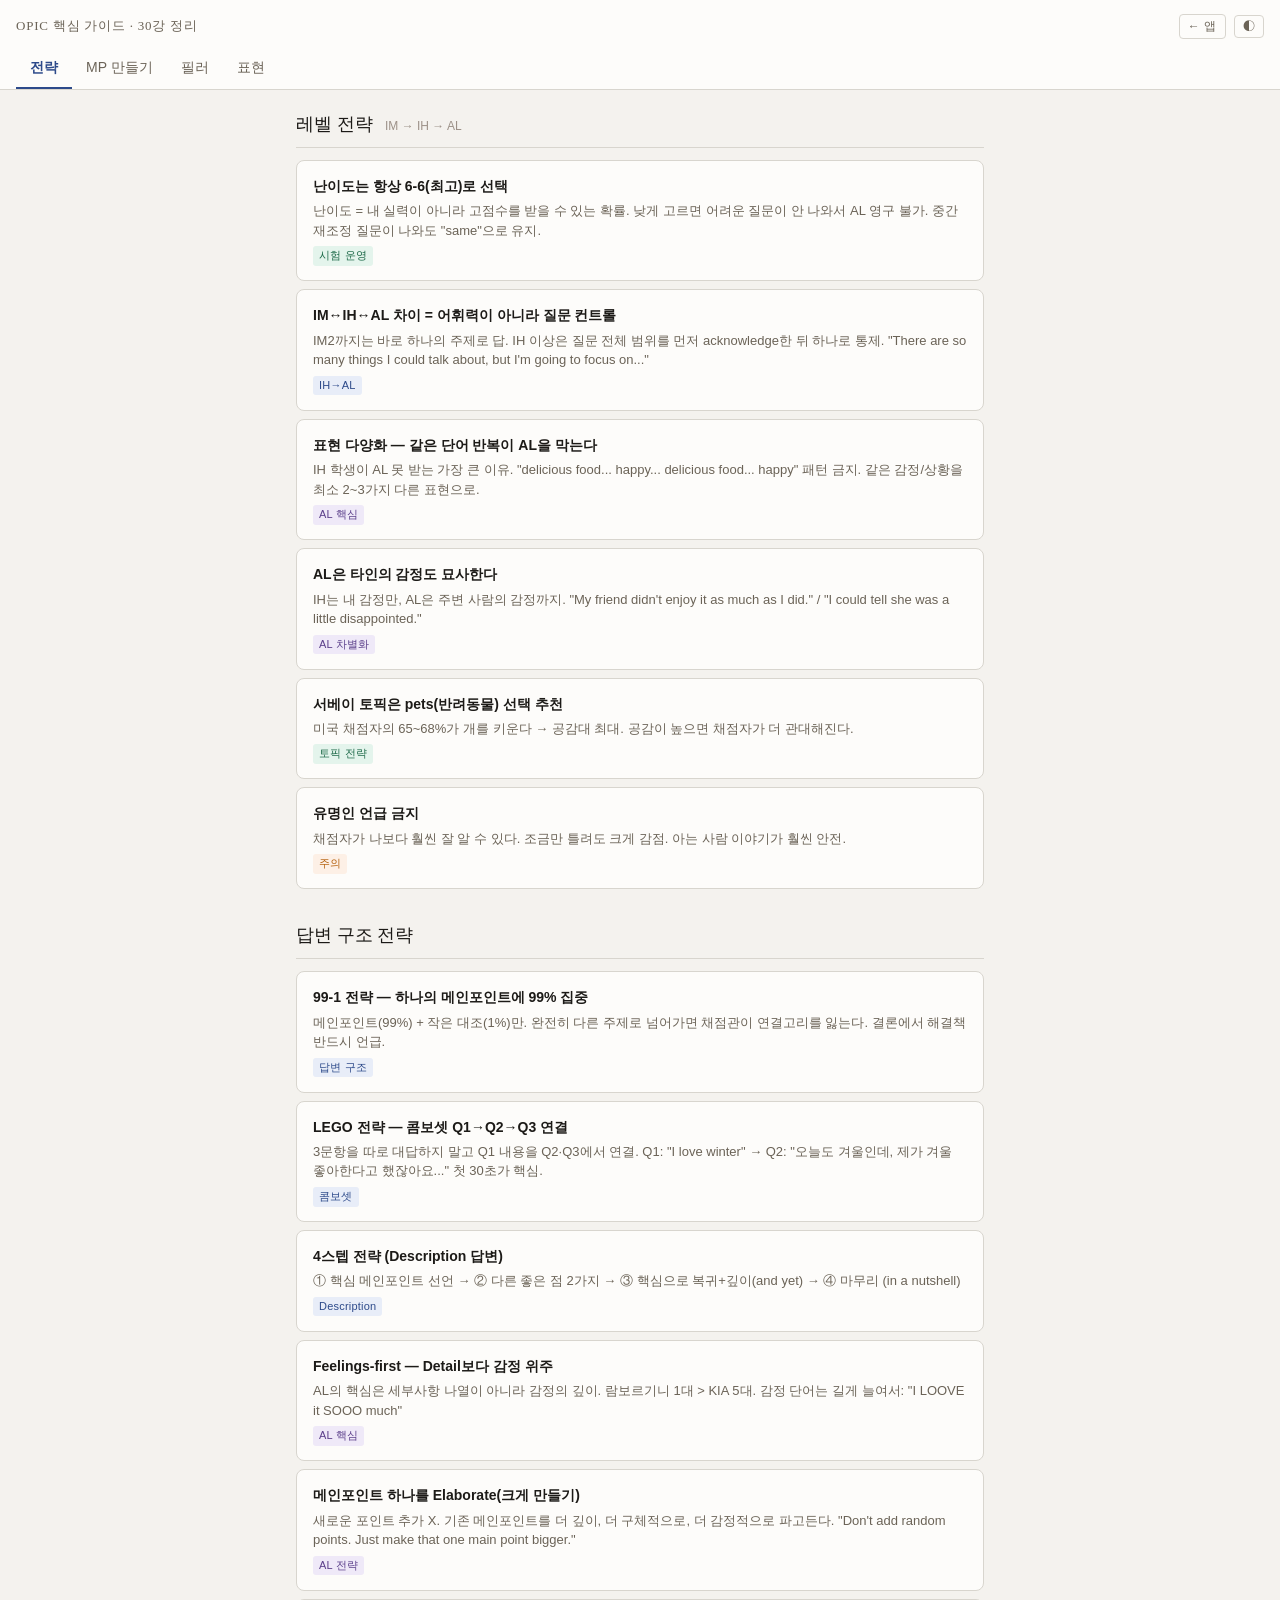
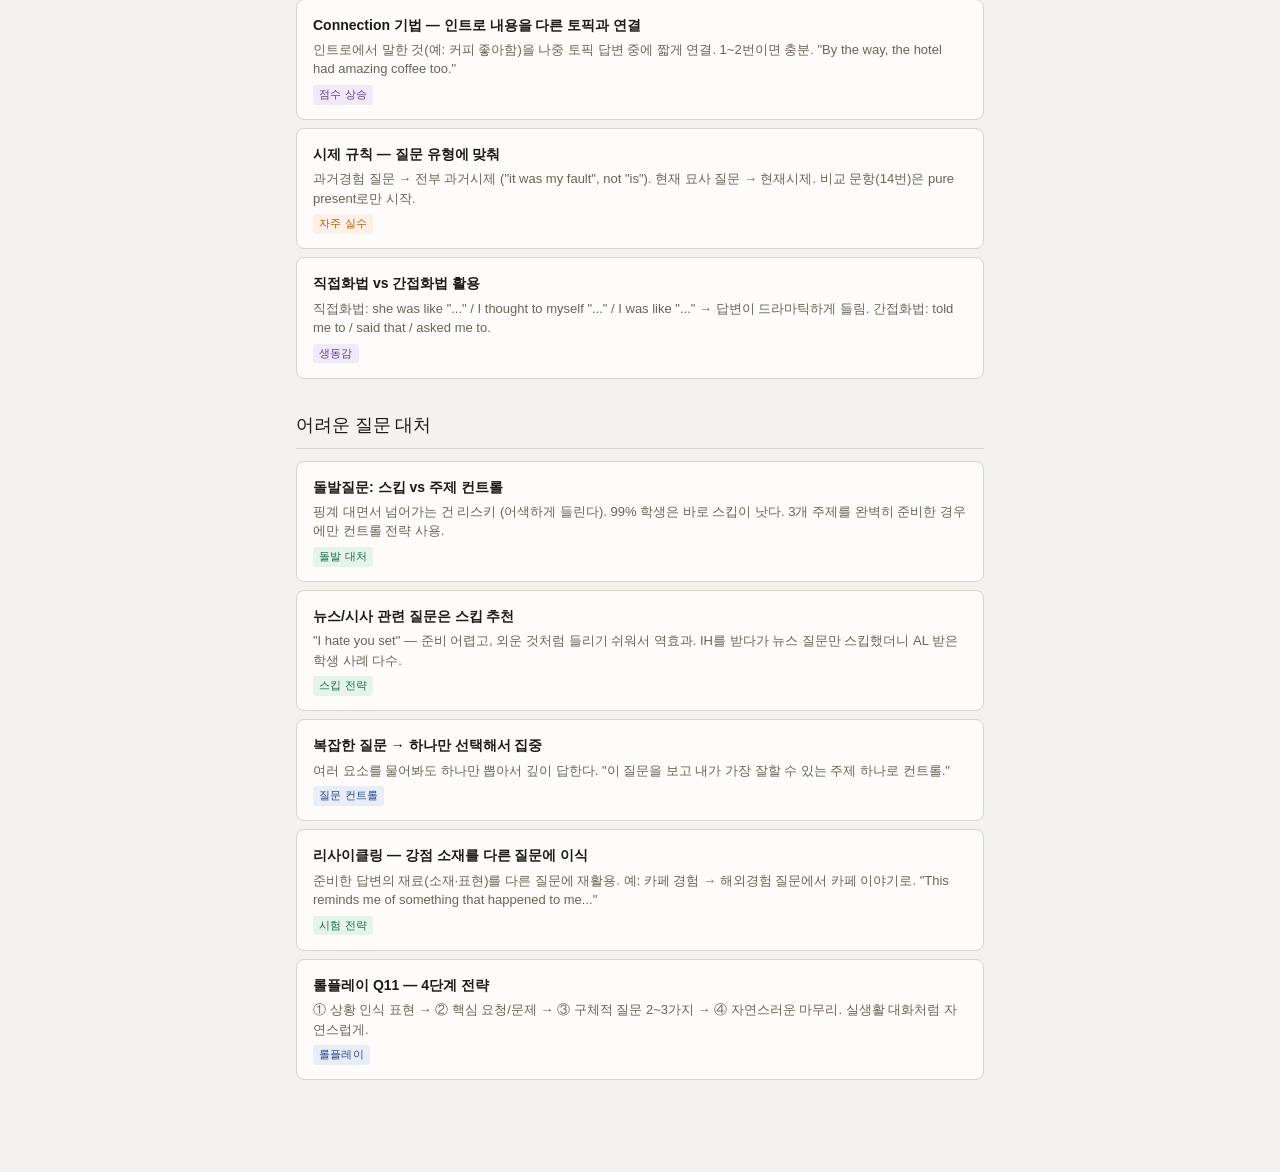
==== docs/guide.html @ a90b4f9b "add guide page: 30강 핵심 정리 (전략·MP·필러·표현)" ====
<!DOCTYPE html>
<html lang="ko">
<head>
  <meta charset="UTF-8">
  <meta name="viewport" content="width=device-width, initial-scale=1.0">
  <meta name="theme-color" content="#2D4A8A">
  <title>OPIC 핵심 가이드</title>
<style>
  :root {
    --bg: #F4F2EE;
    --surface: #FDFCFA;
    --surface2: #ECEAE5;
    --border: #D8D5CE;
    --text: #1C1A17;
    --text2: #6B6357;
    --text3: #9C9188;
    --accent: #2D4A8A;
    --accent-bg: #E8EDF8;
    --accent2: #B5620F;
    --accent2-bg: #FDF0E6;
    --green: #1F6B4A;
    --green-bg: #E4F4EC;
    --purple: #5B3F8A;
    --purple-bg: #EFE9F8;
  }
  @media (prefers-color-scheme: dark) {
    :root {
      --bg: #141210;
      --surface: #1E1C19;
      --surface2: #272420;
      --border: #353028;
      --text: #EDE9E2;
      --text2: #9C9188;
      --text3: #6B6357;
      --accent: #7A9FE0;
      --accent-bg: #1A2540;
      --accent2: #E08040;
      --accent2-bg: #2A1A0A;
      --green: #5DB88A;
      --green-bg: #0F2A1E;
      --purple: #A080D0;
      --purple-bg: #1E1530;
    }
  }
  :root[data-theme="dark"] {
    --bg: #141210;
    --surface: #1E1C19;
    --surface2: #272420;
    --border: #353028;
    --text: #EDE9E2;
    --text2: #9C9188;
    --text3: #6B6357;
    --accent: #7A9FE0;
    --accent-bg: #1A2540;
    --accent2: #E08040;
    --accent2-bg: #2A1A0A;
    --green: #5DB88A;
    --green-bg: #0F2A1E;
    --purple: #A080D0;
    --purple-bg: #1E1530;
  }
  :root[data-theme="light"] {
    --bg: #F4F2EE;
    --surface: #FDFCFA;
    --surface2: #ECEAE5;
    --border: #D8D5CE;
    --text: #1C1A17;
    --text2: #6B6357;
    --text3: #9C9188;
    --accent: #2D4A8A;
    --accent-bg: #E8EDF8;
    --accent2: #B5620F;
    --accent2-bg: #FDF0E6;
    --green: #1F6B4A;
    --green-bg: #E4F4EC;
    --purple: #5B3F8A;
    --purple-bg: #EFE9F8;
  }

  *, *::before, *::after { box-sizing: border-box; margin: 0; padding: 0; }

  body {
    background: var(--bg);
    color: var(--text);
    font-family: -apple-system, BlinkMacSystemFont, "Apple SD Gothic Neo", "Noto Sans KR", sans-serif;
    font-size: 15px;
    line-height: 1.6;
    min-height: 100vh;
  }

  .site-header {
    background: var(--surface);
    border-bottom: 1px solid var(--border);
    padding: 14px 16px 0;
    position: sticky;
    top: 0;
    z-index: 100;
  }
  .site-title {
    font-family: Georgia, "Times New Roman", serif;
    font-size: 13px;
    letter-spacing: 0.06em;
    color: var(--text2);
    text-transform: uppercase;
    margin-bottom: 12px;
    display: flex;
    justify-content: space-between;
    align-items: center;
  }
  .header-actions { display: flex; gap: 8px; align-items: center; }
  .back-link {
    background: none;
    border: 1px solid var(--border);
    border-radius: 4px;
    color: var(--text2);
    cursor: pointer;
    font-size: 12px;
    padding: 2px 8px;
    text-decoration: none;
    display: inline-block;
  }
  .theme-toggle {
    background: none;
    border: 1px solid var(--border);
    border-radius: 4px;
    color: var(--text2);
    cursor: pointer;
    font-size: 12px;
    padding: 2px 8px;
  }
  .tabs {
    display: flex;
    gap: 0;
    overflow-x: auto;
    scrollbar-width: none;
  }
  .tabs::-webkit-scrollbar { display: none; }
  .tab-btn {
    background: none;
    border: none;
    border-bottom: 2px solid transparent;
    color: var(--text2);
    cursor: pointer;
    font-size: 14px;
    font-family: inherit;
    padding: 8px 14px 10px;
    white-space: nowrap;
    transition: color 0.15s, border-color 0.15s;
    font-weight: 500;
  }
  .tab-btn:hover { color: var(--text); }
  .tab-btn.active {
    color: var(--accent);
    border-bottom-color: var(--accent);
    font-weight: 600;
  }

  .tab-panel { display: none; padding: 20px 16px 60px; max-width: 720px; margin: 0 auto; }
  .tab-panel.active { display: block; }

  .section { margin-bottom: 32px; }
  .section-title {
    font-family: Georgia, serif;
    font-size: 18px;
    font-weight: normal;
    color: var(--text);
    margin-bottom: 12px;
    padding-bottom: 8px;
    border-bottom: 1px solid var(--border);
    text-wrap: balance;
  }
  .section-title span {
    font-size: 12px;
    font-family: -apple-system, sans-serif;
    color: var(--text3);
    font-weight: normal;
    margin-left: 8px;
  }

  .strategy-card {
    background: var(--surface);
    border: 1px solid var(--border);
    border-radius: 8px;
    padding: 14px 16px;
    margin-bottom: 8px;
  }
  .strategy-card .rule { font-weight: 600; font-size: 14px; color: var(--text); margin-bottom: 4px; }
  .strategy-card .desc { font-size: 13px; color: var(--text2); line-height: 1.5; }
  .strategy-card .tag {
    display: inline-block;
    font-size: 11px;
    border-radius: 3px;
    padding: 1px 6px;
    margin-top: 6px;
    font-weight: 500;
    letter-spacing: 0.02em;
  }
  .tag-al { background: var(--purple-bg); color: var(--purple); }
  .tag-ih { background: var(--accent-bg); color: var(--accent); }
  .tag-warn { background: var(--accent2-bg); color: var(--accent2); }
  .tag-tip { background: var(--green-bg); color: var(--green); }

  .filler-group { margin-bottom: 20px; }
  .filler-label {
    font-size: 11px;
    font-weight: 700;
    letter-spacing: 0.1em;
    text-transform: uppercase;
    color: var(--text3);
    margin-bottom: 8px;
  }
  .filler-chips { display: flex; flex-wrap: wrap; gap: 6px; }
  .filler-chip {
    background: var(--surface);
    border: 1px solid var(--border);
    border-radius: 20px;
    padding: 5px 12px;
    font-size: 13px;
    line-height: 1.3;
  }
  .filler-chip .en { font-family: "Courier New", Courier, monospace; font-size: 13px; color: var(--text); font-weight: 600; }
  .filler-chip .ko { font-size: 11px; color: var(--text2); margin-left: 4px; }

  .expr-card {
    background: var(--surface);
    border: 1px solid var(--border);
    border-radius: 8px;
    padding: 12px 14px;
    margin-bottom: 6px;
  }
  .expr-card .en { font-family: "Courier New", Courier, monospace; font-size: 14px; color: var(--text); font-weight: 700; line-height: 1.4; }
  .expr-card .ko { font-size: 12px; color: var(--text2); margin-top: 3px; }
  .expr-card .note { font-size: 11.5px; color: var(--text3); margin-top: 4px; font-style: italic; }
  .expr-card .example { font-size: 12px; color: var(--accent); margin-top: 6px; padding-top: 6px; border-top: 1px solid var(--border); font-family: "Courier New", Courier, monospace; line-height: 1.45; }

  .step-row { display: flex; gap: 12px; align-items: flex-start; padding: 10px 14px; background: var(--surface); border: 1px solid var(--border); border-radius: 8px; margin-bottom: 6px; }
  .step-num { flex-shrink: 0; width: 26px; height: 26px; border-radius: 50%; background: var(--accent-bg); color: var(--accent); font-size: 13px; font-weight: 700; display: flex; align-items: center; justify-content: center; }
  .step-body .step-title { font-size: 14px; font-weight: 600; margin-bottom: 2px; }
  .step-body .step-desc { font-size: 13px; color: var(--text2); }
  .step-body .step-example { font-family: "Courier New", monospace; font-size: 12px; color: var(--accent); margin-top: 4px; }

  .formula-box { background: var(--accent-bg); border: 1px solid var(--accent); border-left: 4px solid var(--accent); border-radius: 0 8px 8px 0; padding: 12px 16px; margin-bottom: 16px; }
  .formula-box .formula-label { font-size: 10px; font-weight: 700; letter-spacing: 0.1em; text-transform: uppercase; color: var(--accent); margin-bottom: 4px; }
  .formula-box .formula-text { font-size: 15px; font-weight: 600; color: var(--text); }
  .formula-box .formula-sub { font-size: 12px; color: var(--text2); margin-top: 4px; }

  .warn-box { background: var(--accent2-bg); border-left: 4px solid var(--accent2); border-radius: 0 8px 8px 0; padding: 10px 14px; margin-bottom: 16px; font-size: 13px; color: var(--text2); }
  .warn-box strong { color: var(--accent2); }

  .divider { height: 1px; background: var(--border); margin: 24px 0; }
</style>
</head>
<body>

<header class="site-header">
  <div class="site-title">
    OPIC 핵심 가이드 · 30강 정리
    <div class="header-actions">
      <a href="index.html" class="back-link">← 앱</a>
      <button class="theme-toggle" onclick="toggleTheme()">◐</button>
    </div>
  </div>
  <nav class="tabs" role="tablist">
    <button class="tab-btn active" onclick="switchTab('strategy', this)">전략</button>
    <button class="tab-btn" onclick="switchTab('mp', this)">MP 만들기</button>
    <button class="tab-btn" onclick="switchTab('fillers', this)">필러</button>
    <button class="tab-btn" onclick="switchTab('expressions', this)">표현</button>
  </nav>
</header>

<!-- ============ TAB: 전략 ============ -->
<section id="tab-strategy" class="tab-panel active">

  <div class="section">
    <h2 class="section-title">레벨 전략 <span>IM → IH → AL</span></h2>
    <div class="strategy-card">
      <div class="rule">난이도는 항상 6-6(최고)로 선택</div>
      <div class="desc">난이도 = 내 실력이 아니라 고점수를 받을 수 있는 확률. 낮게 고르면 어려운 질문이 안 나와서 AL 영구 불가. 중간 재조정 질문이 나와도 "same"으로 유지.</div>
      <span class="tag tag-tip">시험 운영</span>
    </div>
    <div class="strategy-card">
      <div class="rule">IM↔IH↔AL 차이 = 어휘력이 아니라 질문 컨트롤</div>
      <div class="desc">IM2까지는 바로 하나의 주제로 답. IH 이상은 질문 전체 범위를 먼저 acknowledge한 뒤 하나로 통제. "There are so many things I could talk about, but I'm going to focus on..."</div>
      <span class="tag tag-ih">IH→AL</span>
    </div>
    <div class="strategy-card">
      <div class="rule">표현 다양화 — 같은 단어 반복이 AL을 막는다</div>
      <div class="desc">IH 학생이 AL 못 받는 가장 큰 이유. "delicious food... happy... delicious food... happy" 패턴 금지. 같은 감정/상황을 최소 2~3가지 다른 표현으로.</div>
      <span class="tag tag-al">AL 핵심</span>
    </div>
    <div class="strategy-card">
      <div class="rule">AL은 타인의 감정도 묘사한다</div>
      <div class="desc">IH는 내 감정만, AL은 주변 사람의 감정까지. "My friend didn't enjoy it as much as I did." / "I could tell she was a little disappointed."</div>
      <span class="tag tag-al">AL 차별화</span>
    </div>
    <div class="strategy-card">
      <div class="rule">서베이 토픽은 pets(반려동물) 선택 추천</div>
      <div class="desc">미국 채점자의 65~68%가 개를 키운다 → 공감대 최대. 공감이 높으면 채점자가 더 관대해진다.</div>
      <span class="tag tag-tip">토픽 전략</span>
    </div>
    <div class="strategy-card">
      <div class="rule">유명인 언급 금지</div>
      <div class="desc">채점자가 나보다 훨씬 잘 알 수 있다. 조금만 틀려도 크게 감점. 아는 사람 이야기가 훨씬 안전.</div>
      <span class="tag tag-warn">주의</span>
    </div>
  </div>

  <div class="section">
    <h2 class="section-title">답변 구조 전략</h2>
    <div class="strategy-card">
      <div class="rule">99-1 전략 — 하나의 메인포인트에 99% 집중</div>
      <div class="desc">메인포인트(99%) + 작은 대조(1%)만. 완전히 다른 주제로 넘어가면 채점관이 연결고리를 잃는다. 결론에서 해결책 반드시 언급.</div>
      <span class="tag tag-ih">답변 구조</span>
    </div>
    <div class="strategy-card">
      <div class="rule">LEGO 전략 — 콤보셋 Q1→Q2→Q3 연결</div>
      <div class="desc">3문항을 따로 대답하지 말고 Q1 내용을 Q2·Q3에서 연결. Q1: "I love winter" → Q2: "오늘도 겨울인데, 제가 겨울 좋아한다고 했잖아요..." 첫 30초가 핵심.</div>
      <span class="tag tag-ih">콤보셋</span>
    </div>
    <div class="strategy-card">
      <div class="rule">4스텝 전략 (Description 답변)</div>
      <div class="desc">① 핵심 메인포인트 선언 → ② 다른 좋은 점 2가지 → ③ 핵심으로 복귀+깊이(and yet) → ④ 마무리 (in a nutshell)</div>
      <span class="tag tag-ih">Description</span>
    </div>
    <div class="strategy-card">
      <div class="rule">Feelings-first — Detail보다 감정 위주</div>
      <div class="desc">AL의 핵심은 세부사항 나열이 아니라 감정의 깊이. 람보르기니 1대 &gt; KIA 5대. 감정 단어는 길게 늘여서: "I LOOVE it SOOO much"</div>
      <span class="tag tag-al">AL 핵심</span>
    </div>
    <div class="strategy-card">
      <div class="rule">메인포인트 하나를 Elaborate(크게 만들기)</div>
      <div class="desc">새로운 포인트 추가 X. 기존 메인포인트를 더 깊이, 더 구체적으로, 더 감정적으로 파고든다. "Don't add random points. Just make that one main point bigger."</div>
      <span class="tag tag-al">AL 전략</span>
    </div>
    <div class="strategy-card">
      <div class="rule">Connection 기법 — 인트로 내용을 다른 토픽과 연결</div>
      <div class="desc">인트로에서 말한 것(예: 커피 좋아함)을 나중 토픽 답변 중에 짧게 연결. 1~2번이면 충분. "By the way, the hotel had amazing coffee too."</div>
      <span class="tag tag-al">점수 상승</span>
    </div>
    <div class="strategy-card">
      <div class="rule">시제 규칙 — 질문 유형에 맞춰</div>
      <div class="desc">과거경험 질문 → 전부 과거시제 ("it was my fault", not "is"). 현재 묘사 질문 → 현재시제. 비교 문항(14번)은 pure present로만 시작.</div>
      <span class="tag tag-warn">자주 실수</span>
    </div>
    <div class="strategy-card">
      <div class="rule">직접화법 vs 간접화법 활용</div>
      <div class="desc">직접화법: she was like "..." / I thought to myself "..." / I was like "..." → 답변이 드라마틱하게 들림. 간접화법: told me to / said that / asked me to.</div>
      <span class="tag tag-al">생동감</span>
    </div>
  </div>

  <div class="section">
    <h2 class="section-title">어려운 질문 대처</h2>
    <div class="strategy-card">
      <div class="rule">돌발질문: 스킵 vs 주제 컨트롤</div>
      <div class="desc">핑계 대면서 넘어가는 건 리스키 (어색하게 들린다). 99% 학생은 바로 스킵이 낫다. 3개 주제를 완벽히 준비한 경우에만 컨트롤 전략 사용.</div>
      <span class="tag tag-tip">돌발 대처</span>
    </div>
    <div class="strategy-card">
      <div class="rule">뉴스/시사 관련 질문은 스킵 추천</div>
      <div class="desc">"I hate you set" — 준비 어렵고, 외운 것처럼 들리기 쉬워서 역효과. IH를 받다가 뉴스 질문만 스킵했더니 AL 받은 학생 사례 다수.</div>
      <span class="tag tag-tip">스킵 전략</span>
    </div>
    <div class="strategy-card">
      <div class="rule">복잡한 질문 → 하나만 선택해서 집중</div>
      <div class="desc">여러 요소를 물어봐도 하나만 뽑아서 깊이 답한다. "이 질문을 보고 내가 가장 잘할 수 있는 주제 하나로 컨트롤."</div>
      <span class="tag tag-ih">질문 컨트롤</span>
    </div>
    <div class="strategy-card">
      <div class="rule">리사이클링 — 강점 소재를 다른 질문에 이식</div>
      <div class="desc">준비한 답변의 재료(소재·표현)를 다른 질문에 재활용. 예: 카페 경험 → 해외경험 질문에서 카페 이야기로. "This reminds me of something that happened to me..."</div>
      <span class="tag tag-tip">시험 전략</span>
    </div>
    <div class="strategy-card">
      <div class="rule">롤플레이 Q11 — 4단계 전략</div>
      <div class="desc">① 상황 인식 표현 → ② 핵심 요청/문제 → ③ 구체적 질문 2~3가지 → ④ 자연스러운 마무리. 실생활 대화처럼 자연스럽게.</div>
      <span class="tag tag-ih">롤플레이</span>
    </div>
  </div>

</section>

<!-- ============ TAB: MP 만들기 ============ -->
<section id="tab-mp" class="tab-panel">

  <div class="section">
    <h2 class="section-title">MP 공식</h2>
    <div class="formula-box">
      <div class="formula-label">기본 공식</div>
      <div class="formula-text">[주제] + [좋은지 / 싫은지] + [이유 한 줄]</div>
      <div class="formula-sub">첫 30초 안에 crystal clear하게 — 첫 30초가 강하면 나머지도 강하다</div>
    </div>
    <div class="warn-box">
      <strong>사계절 함정:</strong> 네 계절을 하나씩 설명하면 10초 낭비. "Korea has four seasons, but my favorite is fall." — 2초면 충분. OPIC 채점관은 메시지가 명확한지를 본다.
    </div>
    <div class="warn-box">
      <strong>embarrassed ≠ shocked:</strong> 당황함 = embarrassed. shocked는 충격. 한국 학생이 자주 혼동.
    </div>
  </div>

  <div class="section">
    <h2 class="section-title">과거경험 MP 3요소</h2>
    <div class="formula-box">
      <div class="formula-label">과거경험 구조</div>
      <div class="formula-text">사건(What) + 감정(How I felt) + 이유(Why)</div>
      <div class="formula-sub">→ 상세 디테일 → 결론(그 경험의 의미)</div>
    </div>
    <div class="step-row">
      <div class="step-num">1</div>
      <div class="step-body">
        <div class="step-title">메인 포인트 선언</div>
        <div class="step-desc">무슨 일이 있었는지 + 어떤 감정이었는지 한 문장으로</div>
        <div class="step-example">"He approached me and said hello, which was really embarrassing."</div>
      </div>
    </div>
    <div class="step-row">
      <div class="step-num">2</div>
      <div class="step-body">
        <div class="step-title">감정의 이유 설명</div>
        <div class="step-desc">왜 그 감정이었는지 구체적으로 — IH와 IM을 가르는 지점</div>
        <div class="step-example">"I felt embarrassed because I didn't know what to say."</div>
      </div>
    </div>
    <div class="step-row">
      <div class="step-num">3</div>
      <div class="step-body">
        <div class="step-title">구체적 디테일</div>
        <div class="step-desc">직접화법 활용해서 생동감 추가</div>
        <div class="step-example">"I thought to myself, 'holy cow, what do I do now?'"</div>
      </div>
    </div>
    <div class="step-row">
      <div class="step-num">4</div>
      <div class="step-body">
        <div class="step-title">결론 — 경험의 의미</div>
        <div class="step-desc">Overall로 시작해서 그 경험이 나에게 어떤 의미인지</div>
        <div class="step-example">"Overall, it was embarrassing, but it made me realize how important small talk is."</div>
      </div>
    </div>
  </div>

  <div class="section">
    <h2 class="section-title">Description 4스텝</h2>
    <div class="step-row">
      <div class="step-num">1</div>
      <div class="step-body">
        <div class="step-title">핵심 메인포인트 선언</div>
        <div class="step-desc">나는 ~를 존경한다, 왜냐면 항상 ~하기 때문</div>
        <div class="step-example">"Let me tell you about one of my seniors. I really admire her because she's always so positive."</div>
      </div>
    </div>
    <div class="step-row">
      <div class="step-num">2</div>
      <div class="step-body">
        <div class="step-title">다른 좋은 점 2가지</div>
        <div class="step-desc">Text Type 다양성 확보 — 예시로 보여주기</div>
        <div class="step-example">"Of course, she has other great qualities as well. For example, she's never late for work."</div>
      </div>
    </div>
    <div class="step-row">
      <div class="step-num">3</div>
      <div class="step-body">
        <div class="step-title">핵심으로 복귀 + 깊이</div>
        <div class="step-desc">and yet / but으로 반전하면서 구체적 상황 추가</div>
        <div class="step-example">"The one thing I love about her the most is... She's actually pregnant now, and yet she never complains."</div>
      </div>
    </div>
    <div class="step-row">
      <div class="step-num">4</div>
      <div class="step-body">
        <div class="step-title">마무리</div>
        <div class="step-desc">in a nutshell / Overall로 깔끔하게 끝내기</div>
        <div class="step-example">"So yeah, that's my senior in a nutshell."</div>
      </div>
    </div>
  </div>

  <div class="section">
    <h2 class="section-title">Habit MP 구조</h2>
    <div class="formula-box">
      <div class="formula-label">Habit 카테고리</div>
      <div class="formula-text">I'm such a [X]. → 습관 묘사 → Quick Comparison → 결론</div>
      <div class="formula-sub">Quick Comparison: "It's kind of like a private cafe or bar, but..." — X는 Y와 비슷한데 다른 점은 Z다</div>
    </div>
    <div class="strategy-card">
      <div class="rule">I'm such a foodie.</div>
      <div class="desc">Habit 카테고리 메인포인트 선언 패턴. "I'm such a + 명사" → 나는 정말 ~인 사람이다. I'm such a coffee person. / I'm such a homebody.</div>
    </div>
    <div class="strategy-card">
      <div class="rule">I'm a [X] person. 패턴</div>
      <div class="desc">나의 성향/체질을 한 단어로: I'm a winter person. / I'm a people person. / I'm a sweat person (땀이 많은 체질).</div>
    </div>
  </div>

  <div class="section">
    <h2 class="section-title">Y-component — 해외경험</h2>
    <div class="formula-box">
      <div class="formula-label">Y-component</div>
      <div class="formula-text">왜 이 경험이 내 삶에 의미 있는지 설명</div>
      <div class="formula-sub">단순 사건 나열이 아니라 나에게 어떤 영향을 줬는지까지 — AL 차별화 포인트</div>
    </div>
    <div class="strategy-card">
      <div class="rule">"I don't really remember the exact details, but..."</div>
      <div class="desc">해외경험에서 세부사항이 기억 안 날 때 자연스럽게 쓰는 표현. 이후 감정/의미로 연결.</div>
    </div>
    <div class="strategy-card">
      <div class="rule">자연 장소는 mountain 또는 beach 중 하나만</div>
      <div class="desc">여러 장소 나열 금지. 하나를 선택해서 집중. 채점관이 메인 포인트를 잃지 않게.</div>
    </div>
  </div>

</section>

<!-- ============ TAB: 필러 ============ -->
<section id="tab-fillers" class="tab-panel">

  <div class="section">
    <h2 class="section-title">생각할 때 버티는 필러</h2>
    <div class="warn-box">
      <strong>침묵(silence)은 감점 요인.</strong> 막히면 바로 필러로 채워라. <strong>mmm은 콩글리쉬</strong> — 반드시 um으로.
    </div>
    <div class="filler-group">
      <div class="filler-label">즉각 쓸 수 있는 필러</div>
      <div class="filler-chips">
        <div class="filler-chip"><span class="en">You know,</span><span class="ko">있잖아요</span></div>
        <div class="filler-chip"><span class="en">Um,</span><span class="ko">어... (mmm 아님)</span></div>
        <div class="filler-chip"><span class="en">I mean,</span><span class="ko">그러니까</span></div>
        <div class="filler-chip"><span class="en">Like,</span><span class="ko">이렇게</span></div>
        <div class="filler-chip"><span class="en">Well,</span><span class="ko">음...</span></div>
        <div class="filler-chip"><span class="en">Oh,</span><span class="ko">오 (자연스러운 반응)</span></div>
        <div class="filler-chip"><span class="en">So,</span><span class="ko">그래서</span></div>
      </div>
    </div>
    <div class="filler-group">
      <div class="filler-label">조합해서 쓰기</div>
      <div class="filler-chips">
        <div class="filler-chip"><span class="en">Well, you know,</span><span class="ko">있잖아요, 그게</span></div>
        <div class="filler-chip"><span class="en">You know, I mean,</span><span class="ko">그러니까 있잖아</span></div>
        <div class="filler-chip"><span class="en">Well, you know, first things first.</span><span class="ko">우선 먼저</span></div>
      </div>
    </div>
  </div>

  <div class="section">
    <h2 class="section-title">답변 시작 필러</h2>
    <div class="filler-group">
      <div class="filler-label">자연스러운 시작 표현</div>
      <div class="filler-chips">
        <div class="filler-chip"><span class="en">Let me tell you about...</span><span class="ko">~에 대해 얘기해볼게요</span></div>
        <div class="filler-chip"><span class="en">Here's the thing.</span><span class="ko">이게 바로 그건데요</span></div>
        <div class="filler-chip"><span class="en">Here's the deal.</span><span class="ko">이렇게 된 거예요</span></div>
        <div class="filler-chip"><span class="en">I know this might sound random, but...</span><span class="ko">뜬금없이 들릴 수도 있는데</span></div>
        <div class="filler-chip"><span class="en">Honestly,</span><span class="ko">솔직히 말해서</span></div>
      </div>
    </div>
  </div>

  <div class="section">
    <h2 class="section-title">결론 & 전환 필러</h2>
    <div class="filler-group">
      <div class="filler-label">결론 시작</div>
      <div class="filler-chips">
        <div class="filler-chip"><span class="en">Overall,</span><span class="ko">전반적으로 / 결론은</span></div>
        <div class="filler-chip"><span class="en">Here's the bottom line.</span><span class="ko">결론은 이거예요</span></div>
        <div class="filler-chip"><span class="en">In a nutshell,</span><span class="ko">한마디로</span></div>
        <div class="filler-chip"><span class="en">So yeah,</span><span class="ko">그러니까요</span></div>
        <div class="filler-chip"><span class="en">Long story short,</span><span class="ko">짧게 말하면</span></div>
        <div class="filler-chip"><span class="en">The bottom line is...</span><span class="ko">핵심은...</span></div>
      </div>
    </div>
    <div class="filler-group">
      <div class="filler-label">메인포인트로 복귀</div>
      <div class="filler-chips">
        <div class="filler-chip"><span class="en">Anyway,</span><span class="ko">어쨌든 (주제 복귀)</span></div>
        <div class="filler-chip"><span class="en">But yeah,</span><span class="ko">하지만 결국</span></div>
        <div class="filler-chip"><span class="en">I guess what I'm trying to say is...</span><span class="ko">제가 말하려는 건...</span></div>
      </div>
    </div>
    <div class="filler-group">
      <div class="filler-label">연결 & 리사이클링</div>
      <div class="filler-chips">
        <div class="filler-chip"><span class="en">By the way,</span><span class="ko">그러고 보니</span></div>
        <div class="filler-chip"><span class="en">Speaking of which,</span><span class="ko">그 말이 나왔으니</span></div>
        <div class="filler-chip"><span class="en">That reminds me of...</span><span class="ko">그게 생각나는데</span></div>
        <div class="filler-chip"><span class="en">As I mentioned earlier,</span><span class="ko">아까 말했듯이</span></div>
        <div class="filler-chip"><span class="en">This reminds me of something that happened...</span><span class="ko">이게 제게 있었던 일이 생각나는데</span></div>
      </div>
    </div>
  </div>

  <div class="section">
    <h2 class="section-title">질문 컨트롤 필러</h2>
    <div class="filler-group">
      <div class="filler-label">복잡한 질문을 하나로 좁힐 때</div>
      <div class="filler-chips">
        <div class="filler-chip"><span class="en">There are so many things I could talk about, but I'm going to focus on...</span></div>
        <div class="filler-chip"><span class="en">When it comes to [X], the one thing that really stands out to me is...</span></div>
        <div class="filler-chip"><span class="en">Honestly, I could go on and on about this, but...</span></div>
        <div class="filler-chip"><span class="en">I think the most important thing here is...</span></div>
      </div>
    </div>
    <div class="filler-group">
      <div class="filler-label">뉴스·어려운 질문 회피</div>
      <div class="filler-chips">
        <div class="filler-chip"><span class="en">I'm not really up to date on current events.</span><span class="ko">최근 뉴스에 잘 모른다</span></div>
        <div class="filler-chip"><span class="en">I have to be honest, I don't follow the news that much.</span></div>
        <div class="filler-chip"><span class="en">That's a topic I'm not very familiar with.</span></div>
      </div>
    </div>
  </div>

</section>

<!-- ============ TAB: 표현 ============ -->
<section id="tab-expressions" class="tab-panel">

  <div class="section">
    <h2 class="section-title">자기소개 & 시작</h2>
    <div class="expr-card">
      <div class="en">Let me tell you about one of my seniors at work.</div>
      <div class="ko">직장 선배 중 한 명에 대해 얘기해볼게요</div>
      <div class="note">"I want to talk about"보다 훨씬 자연스러운 시작</div>
    </div>
    <div class="expr-card">
      <div class="en">Let me tell you a little bit about myself.</div>
      <div class="ko">제 자신에 대해 조금 말씀드리겠습니다</div>
      <div class="note">자기소개 시작 표현</div>
    </div>
    <div class="expr-card">
      <div class="en">I'm the kind of person who...</div>
      <div class="ko">저는 ~하는 타입이에요</div>
      <div class="example">I'm the kind of person who can't start the day without coffee.</div>
    </div>
    <div class="expr-card">
      <div class="en">One thing that people always notice about me is...</div>
      <div class="ko">사람들이 항상 나에 대해 알아채는 한 가지는</div>
      <div class="note">인상적인 자기소개 방식</div>
    </div>
    <div class="expr-card">
      <div class="en">I work for a mid-sized company. / I'm currently in charge of...</div>
      <div class="ko">중소기업에 다닌다 / ~을 담당하고 있다</div>
    </div>
    <div class="expr-card">
      <div class="en">I've been working there for about [X] years.</div>
      <div class="ko">약 X년 동안 거기서 일하고 있다 (현재완료 진행)</div>
    </div>
  </div>

  <div class="section">
    <h2 class="section-title">감정 표현</h2>
    <div class="expr-card">
      <div class="en">I couldn't believe how wonderful it tasted.</div>
      <div class="ko">맛이 얼마나 훌륭한지 믿을 수가 없었다</div>
      <div class="note">I couldn't believe how + 형용사 — 강한 감탄 패턴</div>
    </div>
    <div class="expr-card">
      <div class="en">Holy cow, this is amazing!</div>
      <div class="ko">와 대박이다 (wow보다 더 생동감)</div>
      <div class="example">When I got there, I thought to myself, 'holy cow, this is amazing.'</div>
    </div>
    <div class="expr-card">
      <div class="en">I was overly worried about that.</div>
      <div class="ko">그것 때문에 너무 걱정이 됐다 (overly = 지나치게)</div>
    </div>
    <div class="expr-card">
      <div class="en">It was absolutely breathtaking.</div>
      <div class="ko">숨막히게 아름다웠다</div>
      <div class="example">The view from the top was absolutely breathtaking — totally worth it.</div>
    </div>
    <div class="expr-card">
      <div class="en">It took me by surprise.</div>
      <div class="ko">깜짝 놀랐다, 예상 못 했다</div>
    </div>
    <div class="expr-card">
      <div class="en">It felt like a freezer. / Today's cold is unforgivable.</div>
      <div class="ko">냉동고 같았다 / 오늘 추위는 용납이 안 돼 (과장 표현)</div>
      <div class="note">날씨 묘사 강한 감정 표현</div>
    </div>
    <div class="expr-card">
      <div class="en">I felt completely at peace.</div>
      <div class="ko">완전히 평온한 느낌이었다</div>
      <div class="example">Standing at the top of the mountain, I felt completely at peace.</div>
    </div>
    <div class="expr-card">
      <div class="en">I'm not feeling like myself today. / I came down with something.</div>
      <div class="ko">오늘 컨디션이 평소 같지 않아 / 뭔가에 걸린 것 같아</div>
      <div class="note">"my condition is bad" 대신</div>
    </div>
    <div class="expr-card">
      <div class="en">I blanked out.</div>
      <div class="ko">머리가 새하얘졌다, 갑자기 생각이 안 났다</div>
    </div>
  </div>

  <div class="section">
    <h2 class="section-title">직접화법 & 간접화법</h2>
    <div class="expr-card">
      <div class="en">She was like, "Sam, make sure to separate everything."</div>
      <div class="ko">엄마가 ~라고 했다 (다른 사람 말 인용)</div>
      <div class="note">패턴: [사람] was like, "..."</div>
    </div>
    <div class="expr-card">
      <div class="en">I thought to myself, "holy cow, this is amazing."</div>
      <div class="ko">속으로 ~라고 생각했다 (내 생각 인용)</div>
      <div class="note">패턴: I thought to myself, "..."</div>
    </div>
    <div class="expr-card">
      <div class="en">I was like, "I can't believe how good this is."</div>
      <div class="ko">나는 ~라고 했다 (내 반응 인용)</div>
      <div class="note">패턴: I was like, "..."</div>
    </div>
    <div class="divider"></div>
    <div class="expr-card">
      <div class="en">She told me to clean my room.</div>
      <div class="ko">그녀가 방을 청소하라고 했다 (간접화법)</div>
      <div class="note">told + 사람 + to + 동사원형</div>
    </div>
    <div class="expr-card">
      <div class="en">He said that he was tired. / She asked me to help her.</div>
      <div class="ko">그가 피곤하다고 했다 / 그녀가 도와달라고 했다</div>
    </div>
    <div class="expr-card">
      <div class="en">My younger brother told me to tie my shoelaces.</div>
      <div class="ko">남동생이 신발끈을 묶으라고 했다 (reversing roles)</div>
    </div>
  </div>

  <div class="section">
    <h2 class="section-title">교통 & 문제 상황</h2>
    <div class="expr-card">
      <div class="en">I got stuck in traffic for over an hour.</div>
      <div class="ko">한 시간 넘게 교통 체증에 걸렸다</div>
      <div class="note">get stuck in traffic = 교통 체증에 갇히다</div>
    </div>
    <div class="expr-card">
      <div class="en">I ended up missing my bus.</div>
      <div class="ko">결국 버스를 놓쳤다</div>
      <div class="note">end up ~ing: 결국 ~하게 됐다 (핵심 패턴)</div>
    </div>
    <div class="expr-card">
      <div class="en">I had no choice but to call the mechanic.</div>
      <div class="ko">정비사를 부를 수밖에 없었다</div>
      <div class="note">I had no choice but to + 동사원형</div>
    </div>
    <div class="expr-card">
      <div class="en">The subway was completely packed.</div>
      <div class="ko">지하철이 완전히 꽉 찼다 (packed = 매우 붐비는)</div>
    </div>
    <div class="expr-card">
      <div class="en">Luckily, I managed to catch the last train.</div>
      <div class="ko">다행히 막차를 간신히 탔다 (managed to = 간신히)</div>
    </div>
    <div class="expr-card">
      <div class="en">I ended up blaming the train.</div>
      <div class="ko">결국 전철 탓을 했다 (유머 포인트)</div>
      <div class="example">It was my fault for missing the train, but I ended up blaming the train because I didn't want to blame myself.</div>
    </div>
  </div>

  <div class="section">
    <h2 class="section-title">장소 & 자연 묘사</h2>
    <div class="expr-card">
      <div class="en">It was one of those experiences that I'll never forget.</div>
      <div class="ko">절대 잊지 못할 경험 중 하나였다</div>
    </div>
    <div class="expr-card">
      <div class="en">I didn't want to leave.</div>
      <div class="ko">떠나고 싶지 않았다 (강한 선호를 간결하게)</div>
    </div>
    <div class="expr-card">
      <div class="en">It made me realize how much I needed a break.</div>
      <div class="ko">얼마나 쉬어야 했는지 깨닫게 해줬다</div>
      <div class="note">경험의 의미 설명 — IH 차별화 포인트</div>
    </div>
    <div class="expr-card">
      <div class="en">As soon as we set foot on its soil, we could feel how cold it was.</div>
      <div class="ko">그 땅에 발을 딛자마자 얼마나 추운지 느꼈다</div>
    </div>
    <div class="expr-card">
      <div class="en">There was snow literally everywhere.</div>
      <div class="ko">말 그대로 사방에 눈이 있었다 (literally = 강조)</div>
    </div>
    <div class="expr-card">
      <div class="en">What makes it stand out is...</div>
      <div class="ko">그것을 특별하게 만드는 건...</div>
      <div class="note">장소/물건 묘사 시 차별점 강조</div>
    </div>
  </div>

  <div class="section">
    <h2 class="section-title">비교 & 대조 (AL 타인 감정)</h2>
    <div class="expr-card">
      <div class="en">My friend didn't enjoy it as much as I did.</div>
      <div class="ko">친구는 나만큼 즐기지 않았다</div>
      <div class="note">AL 차별화 — 타인 감정 묘사 필수</div>
    </div>
    <div class="expr-card">
      <div class="en">I could tell she was a little disappointed.</div>
      <div class="ko">그녀가 약간 실망한 게 느껴졌다</div>
    </div>
    <div class="expr-card">
      <div class="en">For me it was amazing, but for her it was just okay.</div>
      <div class="ko">나에겐 놀라웠지만, 그녀에겐 그냥 괜찮은 정도</div>
    </div>
    <div class="expr-card">
      <div class="en">It's kind of like a private cafe or bar, but...</div>
      <div class="ko">마치 개인 카페나 바 같은 느낌인데 (Quick Comparison)</div>
      <div class="note">Quick Comparison 패턴: X is kind of like Y, but...</div>
    </div>
    <div class="expr-card">
      <div class="en">Overall, even though it was so cold, the people made it so warm.</div>
      <div class="ko">전반적으로, 여행이 추웠지만 사람들이 따뜻하게 만들어줬다</div>
      <div class="note">결론 패턴: Overall, even though [A], the [B] made it so [C]</div>
    </div>
  </div>

  <div class="section">
    <h2 class="section-title">표현 다양화 (AL — 반복 탈출)</h2>
    <div class="expr-card">
      <div class="en">I could eat there every single day. / It never gets old.</div>
      <div class="ko">"delicious / I love it" 다양화 — 절대 질리지 않는다</div>
    </div>
    <div class="expr-card">
      <div class="en">I can't get enough of it.</div>
      <div class="ko">아무리 해도 질리지 않는다</div>
    </div>
    <div class="expr-card">
      <div class="en">That place has a special place in my heart.</div>
      <div class="ko">그 장소는 나에게 특별하다 (I love it 업그레이드)</div>
    </div>
    <div class="expr-card">
      <div class="en">It's hard to put into words.</div>
      <div class="ko">말로 표현하기 어렵다 — 이후 구체적 묘사로 연결</div>
    </div>
    <div class="expr-card">
      <div class="en">I need my morning coffee to function.</div>
      <div class="ko">아침 커피 없이는 기능을 못 한다</div>
      <div class="note">I need X to function/survive — 강한 의존감 패턴</div>
    </div>
    <div class="expr-card">
      <div class="en">I can't imagine coming home to an empty house without her.</div>
      <div class="ko">그녀 없이 텅 빈 집에 오는 건 상상도 못 한다</div>
    </div>
  </div>

  <div class="section">
    <h2 class="section-title">결론 & 마무리</h2>
    <div class="expr-card">
      <div class="en">So yeah, that's [X] in a nutshell.</div>
      <div class="ko">그러니까, 한마디로 [X]는 그런 거예요</div>
      <div class="note">Description 4스텝 마무리</div>
    </div>
    <div class="expr-card">
      <div class="en">Something good did come out of it, but overall...</div>
      <div class="ko">좋은 것도 있긴 했지만, 전체적으로는 (99-1 패턴)</div>
    </div>
    <div class="expr-card">
      <div class="en">Taking care of a pet teaches you a lot about responsibility.</div>
      <div class="ko">경험의 의미 설명 — IH 차별화 패턴</div>
      <div class="note">It made me realize... / It taught me... / I learned that... 패턴으로 응용</div>
    </div>
    <div class="expr-card">
      <div class="en">It is what it is.</div>
      <div class="ko">어쩔 수 없지, 그런 거지</div>
    </div>
  </div>

</section>

<script>
  function switchTab(id, btn) {
    document.querySelectorAll('.tab-panel').forEach(p => p.classList.remove('active'));
    document.querySelectorAll('.tab-btn').forEach(b => b.classList.remove('active'));
    document.getElementById('tab-' + id).classList.add('active');
    btn.classList.add('active');
    window.scrollTo(0, 0);
  }

  function toggleTheme() {
    const root = document.documentElement;
    const current = root.getAttribute('data-theme');
    const isDark = current === 'dark' || (!current && window.matchMedia('(prefers-color-scheme: dark)').matches);
    root.setAttribute('data-theme', isDark ? 'light' : 'dark');
  }
</script>
</body>
</html>
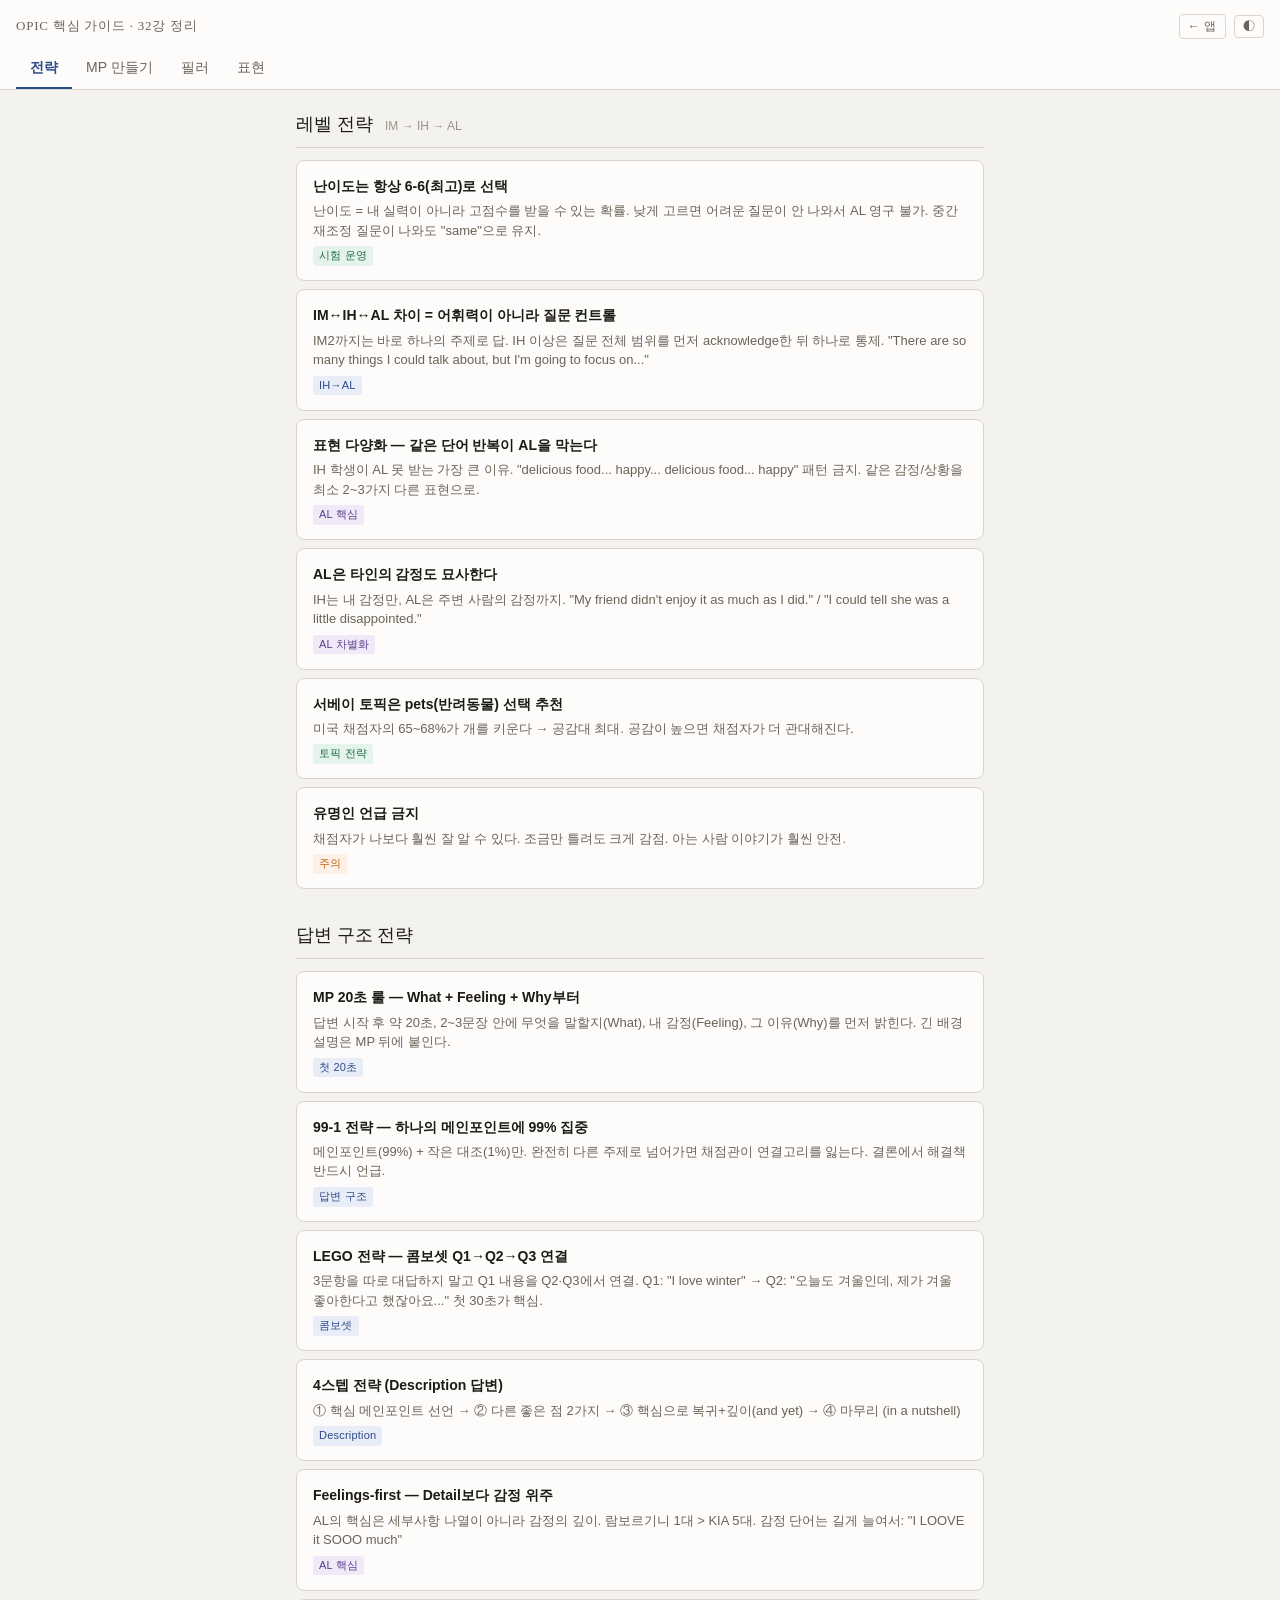
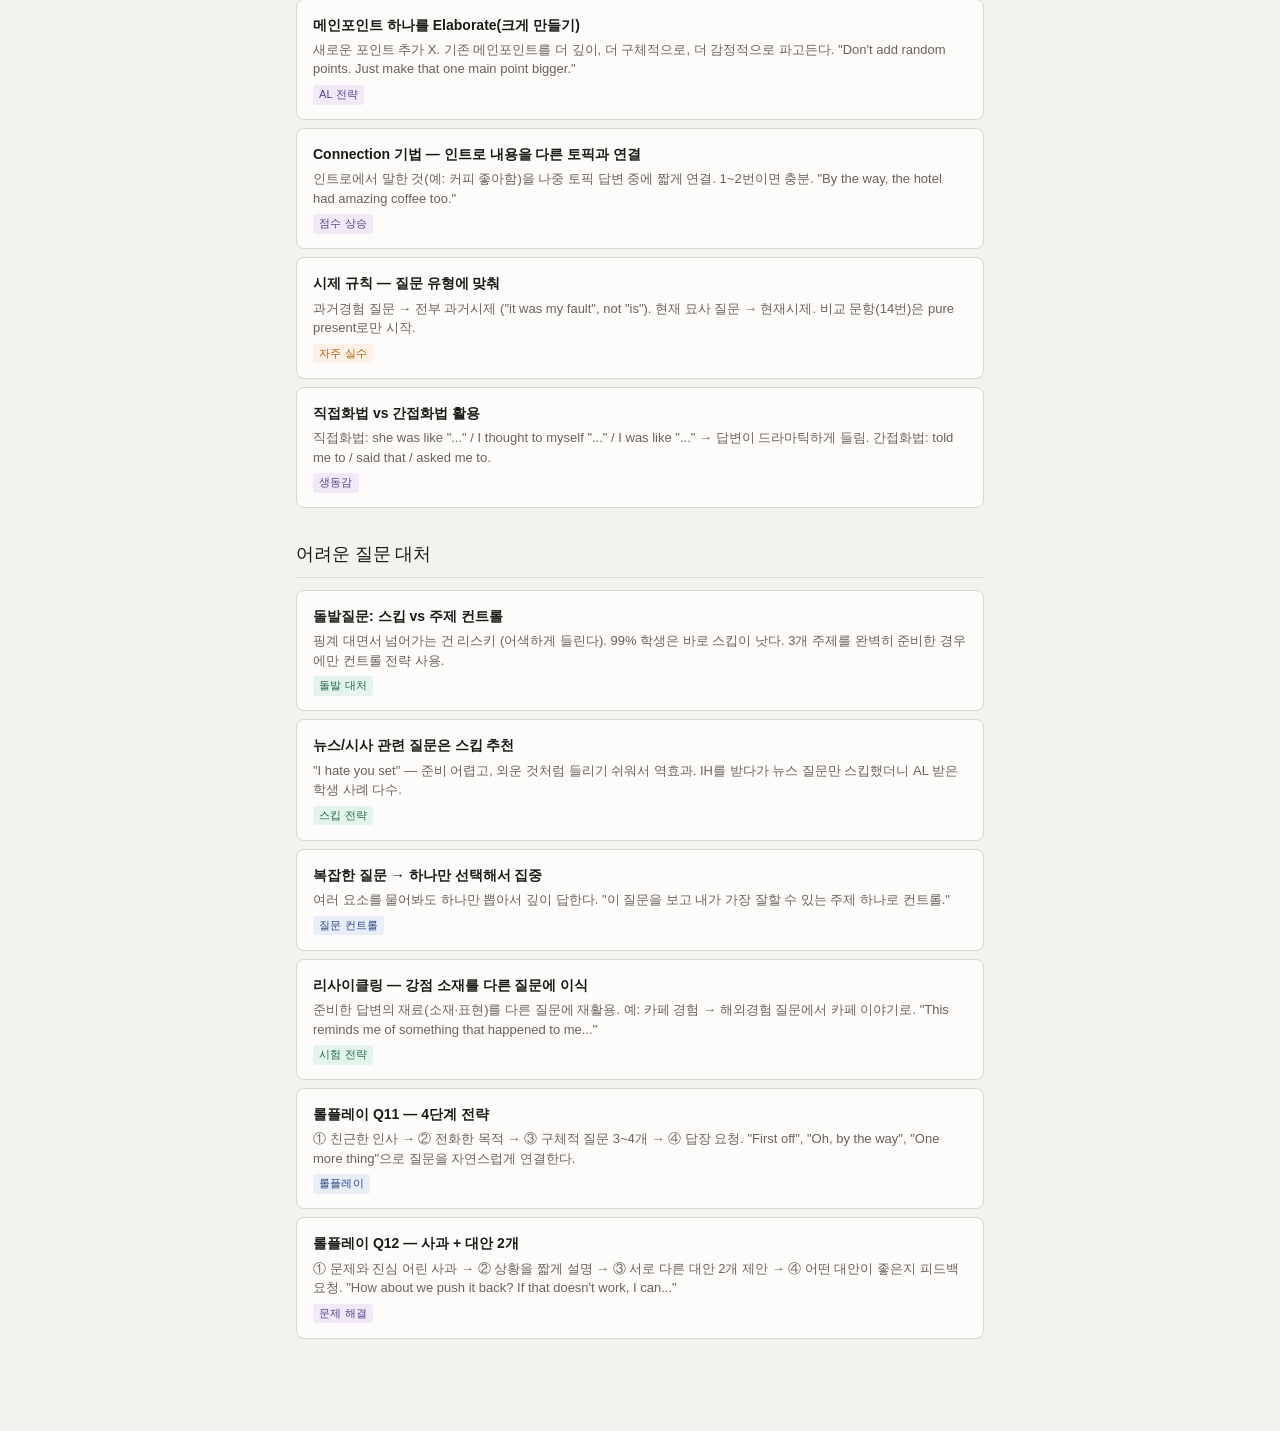
==== commit 9e8cbef2: "expand answer practice and complete study guide" ====
--- a/docs/guide.html
+++ b/docs/guide.html
@@ -254,7 +254,7 @@
 
 <header class="site-header">
   <div class="site-title">
-    OPIC 핵심 가이드 · 30강 정리
+    OPIC 핵심 가이드 · 32강 정리
     <div class="header-actions">
       <a href="index.html" class="back-link">← 앱</a>
       <button class="theme-toggle" onclick="toggleTheme()">◐</button>
@@ -308,6 +308,11 @@
   <div class="section">
     <h2 class="section-title">답변 구조 전략</h2>
     <div class="strategy-card">
+      <div class="rule">MP 20초 룰 — What + Feeling + Why부터</div>
+      <div class="desc">답변 시작 후 약 20초, 2~3문장 안에 무엇을 말할지(What), 내 감정(Feeling), 그 이유(Why)를 먼저 밝힌다. 긴 배경 설명은 MP 뒤에 붙인다.</div>
+      <span class="tag tag-ih">첫 20초</span>
+    </div>
+    <div class="strategy-card">
       <div class="rule">99-1 전략 — 하나의 메인포인트에 99% 집중</div>
       <div class="desc">메인포인트(99%) + 작은 대조(1%)만. 완전히 다른 주제로 넘어가면 채점관이 연결고리를 잃는다. 결론에서 해결책 반드시 언급.</div>
       <span class="tag tag-ih">답변 구조</span>
@@ -373,8 +378,13 @@
     </div>
     <div class="strategy-card">
       <div class="rule">롤플레이 Q11 — 4단계 전략</div>
-      <div class="desc">① 상황 인식 표현 → ② 핵심 요청/문제 → ③ 구체적 질문 2~3가지 → ④ 자연스러운 마무리. 실생활 대화처럼 자연스럽게.</div>
+      <div class="desc">① 친근한 인사 → ② 전화한 목적 → ③ 구체적 질문 3~4개 → ④ 답장 요청. "First off", "Oh, by the way", "One more thing"으로 질문을 자연스럽게 연결한다.</div>
       <span class="tag tag-ih">롤플레이</span>
+    </div>
+    <div class="strategy-card">
+      <div class="rule">롤플레이 Q12 — 사과 + 대안 2개</div>
+      <div class="desc">① 문제와 진심 어린 사과 → ② 상황을 짧게 설명 → ③ 서로 다른 대안 2개 제안 → ④ 어떤 대안이 좋은지 피드백 요청. "How about we push it back? If that doesn't work, I can..."</div>
+      <span class="tag tag-al">문제 해결</span>
     </div>
   </div>
 
@@ -388,13 +398,13 @@
     <div class="formula-box">
       <div class="formula-label">기본 공식</div>
       <div class="formula-text">[주제] + [좋은지 / 싫은지] + [이유 한 줄]</div>
-      <div class="formula-sub">첫 30초 안에 crystal clear하게 — 첫 30초가 강하면 나머지도 강하다</div>
+      <div class="formula-sub">첫 20초(약 2~3문장) 안에 What + Feeling + Why를 crystal clear하게</div>
     </div>
     <div class="warn-box">
       <strong>사계절 함정:</strong> 네 계절을 하나씩 설명하면 10초 낭비. "Korea has four seasons, but my favorite is fall." — 2초면 충분. OPIC 채점관은 메시지가 명확한지를 본다.
     </div>
     <div class="warn-box">
-      <strong>embarrassed ≠ shocked:</strong> 당황함 = embarrassed. shocked는 충격. 한국 학생이 자주 혼동.
+      <strong>embarrassed는 '창피한/민망한' 감정:</strong> 단순히 예상 밖이라 당황했다면 taken aback, flustered, confused가 더 정확하다. shocked는 강한 충격을 뜻한다.
     </div>
   </div>
 
@@ -489,6 +499,23 @@
     <div class="strategy-card">
       <div class="rule">I'm a [X] person. 패턴</div>
       <div class="desc">나의 성향/체질을 한 단어로: I'm a winter person. / I'm a people person. / I'm a sweat person (땀이 많은 체질).</div>
+    </div>
+  </div>
+
+  <div class="section">
+    <h2 class="section-title">Comparison 비교·변화 구조</h2>
+    <div class="formula-box">
+      <div class="formula-label">Comparison 카테고리</div>
+      <div class="formula-text">현재 MP → 짧은 과거 → 결정적 차이 1개 → 현재 감정</div>
+      <div class="formula-sub">비교 기준을 하나로 고정한다: 편리함, 비용, 취향, 기술처럼 가장 말하기 쉬운 차이 하나</div>
+    </div>
+    <div class="strategy-card">
+      <div class="rule">현재를 먼저 선명하게 선언</div>
+      <div class="desc">"These days, ordering food is incredibly convenient."처럼 현재 상태와 평가부터 말한 뒤 과거로 이동한다.</div>
+    </div>
+    <div class="strategy-card">
+      <div class="rule">과거는 2~3문장, 감정으로 복귀</div>
+      <div class="desc">과거 설명을 길게 늘이지 말고 핵심 차이를 강조한 뒤 "That's why I find it much easier now."로 현재 감정을 정리한다.</div>
     </div>
   </div>
 
@@ -553,6 +580,21 @@
         <div class="filler-chip"><span class="en">Honestly,</span><span class="ko">솔직히 말해서</span></div>
       </div>
     </div>
+    <div class="filler-group">
+      <div class="filler-label">결론부터 여는 10개 패턴</div>
+      <div class="filler-chips">
+        <div class="filler-chip"><span class="en">Here's the bottom line:</span><span class="ko">결론은 이겁니다</span></div>
+        <div class="filler-chip"><span class="en">Let me cut to the chase:</span><span class="ko">바로 본론부터 말하면</span></div>
+        <div class="filler-chip"><span class="en">The main thing is:</span><span class="ko">가장 중요한 건</span></div>
+        <div class="filler-chip"><span class="en">Put simply,</span><span class="ko">간단히 말해서</span></div>
+        <div class="filler-chip"><span class="en">To keep it short,</span><span class="ko">짧게 말하자면</span></div>
+        <div class="filler-chip"><span class="en">Straight up,</span><span class="ko">솔직히 말해서</span></div>
+        <div class="filler-chip"><span class="en">To put it plainly,</span><span class="ko">알기 쉽게 말하면</span></div>
+        <div class="filler-chip"><span class="en">Here's what really matters:</span><span class="ko">정말 중요한 건</span></div>
+        <div class="filler-chip"><span class="en">If I'm honest,</span><span class="ko">솔직한 심정은</span></div>
+        <div class="filler-chip"><span class="en">I'll be upfront:</span><span class="ko">솔직히 털어놓자면</span></div>
+      </div>
+    </div>
   </div>
 
   <div class="section">
@@ -865,6 +907,29 @@
     </div>
   </div>
 
+  <div class="section">
+    <h2 class="section-title">자연스럽게 말하는 기술</h2>
+    <div class="expr-card">
+      <div class="en">Before we got there... / Once I get home...</div>
+      <div class="ko">도착은 딱딱한 arrive만 반복하지 말고 회화체 get there를 활용</div>
+    </div>
+    <div class="expr-card">
+      <div class="en">My friend and I went there. We loved it.</div>
+      <div class="ko">명사를 한 번 소개한 뒤 we, it, they, them으로 자연스럽게 전환</div>
+      <div class="note">같은 명사구를 문장마다 반복하지 않습니다.</div>
+    </div>
+    <div class="expr-card">
+      <div class="en">The traffic was frustrating. I was frustrated.</div>
+      <div class="ko">상황이 감정을 일으키면 -ing, 내가 그 감정을 느끼면 -ed</div>
+      <div class="note">I was frustrating은 내가 남을 짜증 나게 했다는 뜻이 됩니다.</div>
+    </div>
+    <div class="expr-card">
+      <div class="en">Restaurants are expensive these days, so I cook at home.</div>
+      <div class="ko">복잡한 한국어 생각을 먼저 짧은 주어 + 동사 문장으로 단순화</div>
+      <div class="note">영어가 막힐 때 고급 번역보다 쉬운 문장 2~3개로 나눕니다.</div>
+    </div>
+  </div>
+
 </section>
 
 <script>
